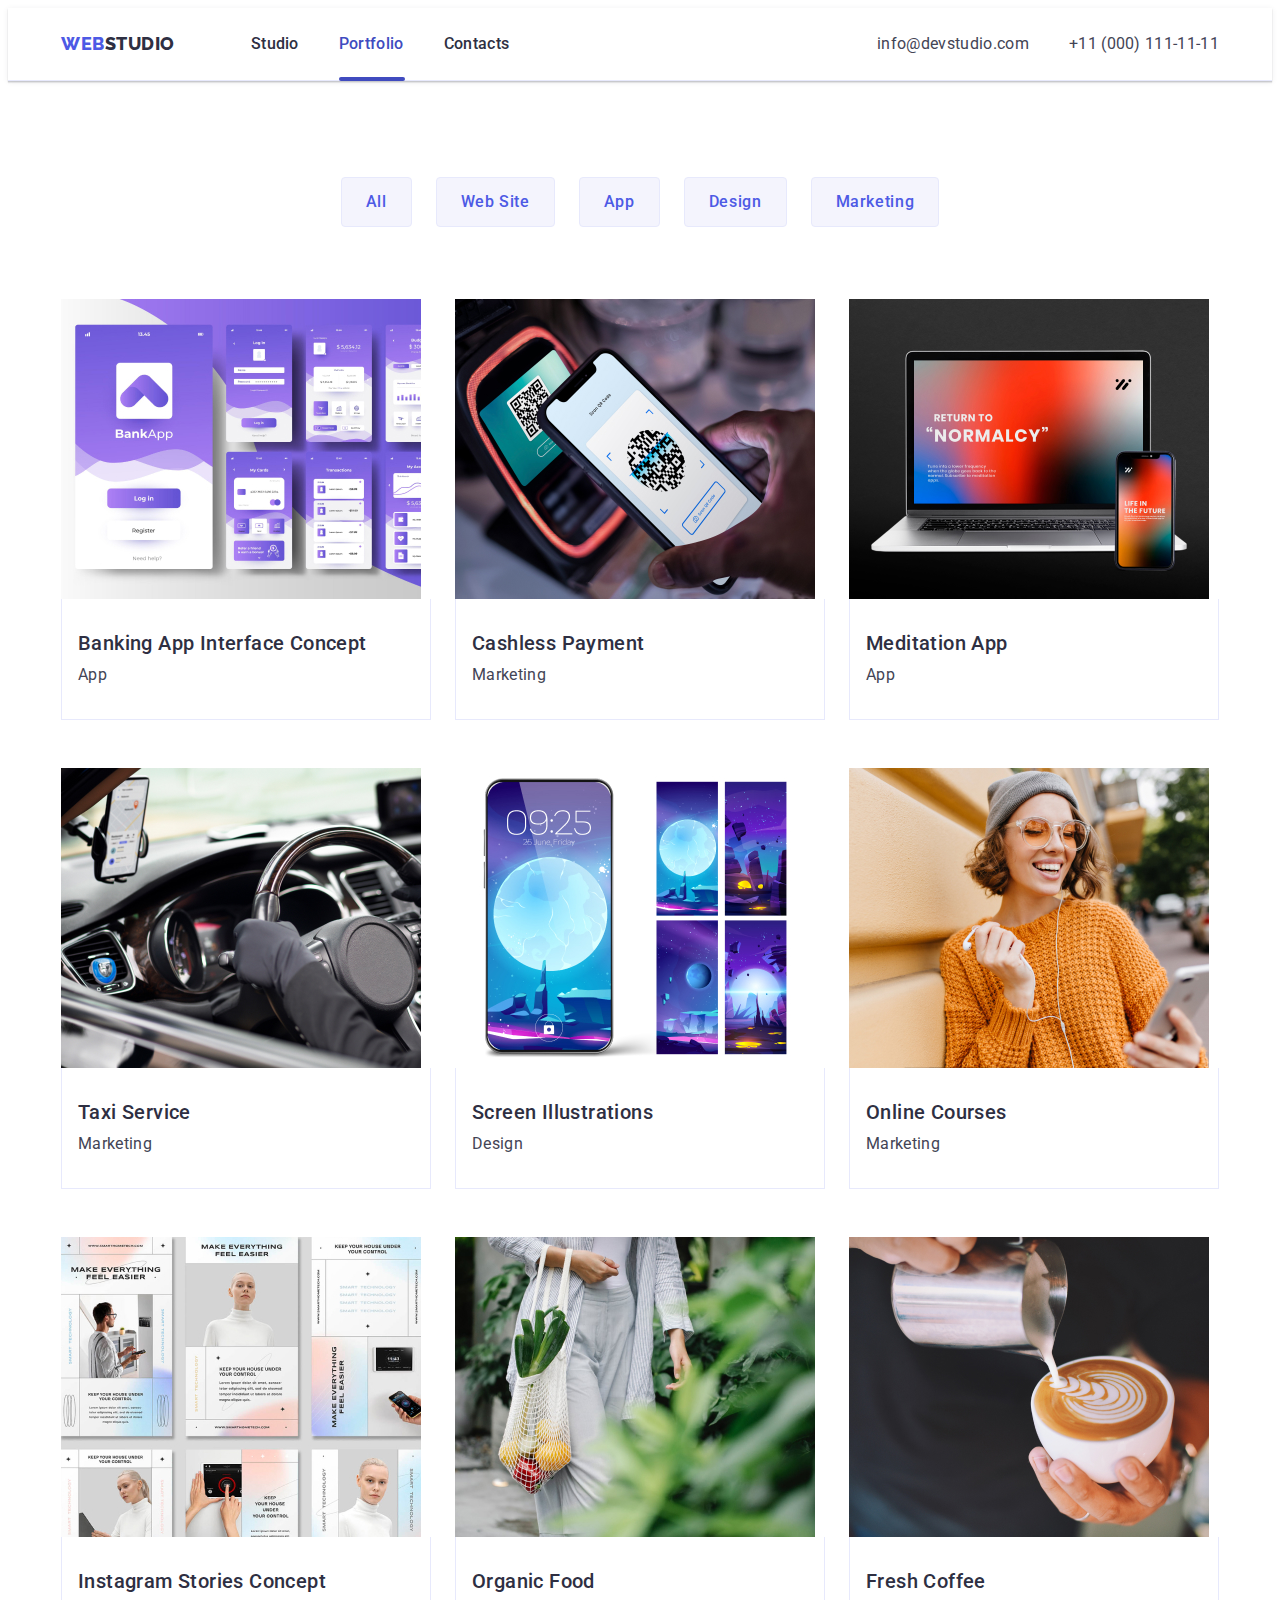
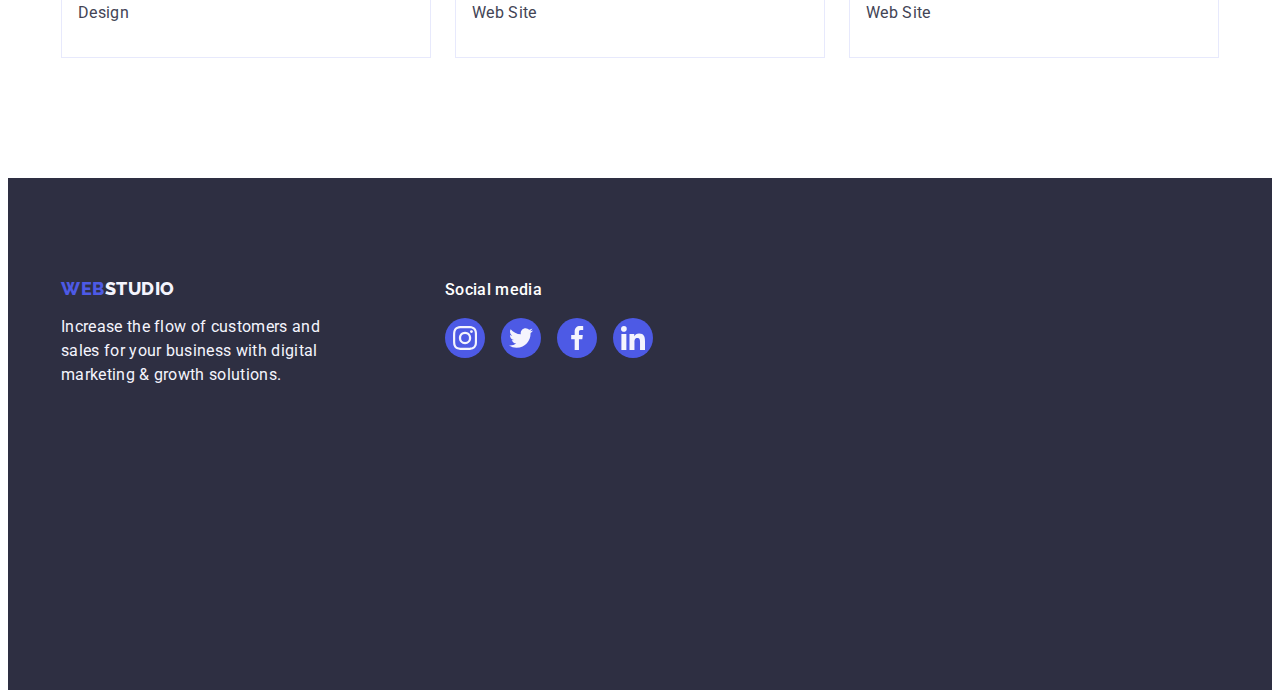
==== portfolio.html @ eb1c3071 "update" ====
<!DOCTYPE html>
<html lang="en">
  <head>
    <meta charset="UTF-8" />
    <meta http-equiv="X-UA-Compatible" content="IE=edge" />
    <meta name="viewport" content="width=device-width, initial-scale=1.0" />
    <title>Portfolio</title>
    <link rel="preconnect" href="https://fonts.googleapis.com" />
    <link rel="preconnect" href="https://fonts.gstatic.com" crossorigin />
    <link
      href="https://fonts.googleapis.com/css2?family=Raleway:wght@800&family=Roboto:wght@400;500;700;900&display=swap"
      rel="stylesheet"
    />
    <link
      rel="stylesheet"
      href="https://cdnjs.cloudflare.com/ajax/libs/modern-normalize/1.1.0/modern-normalize.min.css"
      integrity="sha512-wpPYUAdjBVSE4KJnH1VR1HeZfpl1ub8YT/NKx4PuQ5NmX2tKuGu6U/JRp5y+Y8XG2tV+wKQpNHVUX03MfMFn9Q=="
      crossorigin="anonymous"
      referrerpolicy="no-referrer"
    />
    <link rel="stylesheet" href="./css/styles.css" />
  </head>
  <body class="body-style">
    <header class="main-header link">
      <div class="container page-header-container">
        <nav class="top-nav">
          <a class="logo link" href="./index.html">Web<span class="logo-one">Studio</span> </a>
          <ul class="menu list">
            <li class="menu-item"><a class="menu-link link" href="./index.html">Studio</a></li>
            <li class="menu-item">
              <a class="link menu-link active" href="./portfolio.html">Portfolio</a>
            </li>
            <li class="menu-item"><a class="menu-link link" href="">Contacts</a></li>
          </ul>
        </nav>
        <address class="cnt-inf">
          <ul class="inf-list list">
            <li>
              <a class="header-contact link" href="mailto:info@devstudio.com">info@devstudio.com</a>
            </li>
            <li>
              <a class="header-contact link" href="tel:+110001111111">+11 (000) 111-11-11</a>
            </li>
          </ul>
        </address>
      </div>
    </header>
    <!-- Sction1 -->
    <main>
      <section class="portfolio-navigation">
        <div class="portfolio-first-section container">
          <h1 class="visually-hidden">Portfolio</h1>

          <ul class="list link portfolio-nav">
            <li>
              <button class="portfolio-nav-btn" type="button">All</button>
            </li>
            <li>
              <button class="portfolio-nav-btn" type="button">Web Site</button>
            </li>
            <li>
              <button class="portfolio-nav-btn" type="button">App</button>
            </li>
            <li>
              <button class="portfolio-nav-btn" type="button">Design</button>
            </li>
            <li>
              <button class="portfolio-nav-btn" type="button">Marketing</button>
            </li>
          </ul>

          <!-- Section2 -->
          <ul class="list link portfolio-img-list">
            <li class="portfolio-item">
              <a class="link portfolio-list-link" href="./portfolio.html">
                <div class="portfolio-img-wrapper">
                  <img src="./images/bankingapp.jpg" alt="banking app" />
                  <p class="overlay">
                    14 Stylish and User-Friendly App Design Concepts · Task Manager App · Calorie
                    Tracker App · Exotic Fruit Ecommerce App · Cloud Storage App
                  </p>
                </div>

                <div class="container-name">
                  <h2 class="portfolio-img-name">Banking App Interface Concept</h2>
                  <p class="portfolio-img-type">App</p>
                </div>
              </a>
            </li>
            <li class="portfolio-item">
              <a class="link portfolio-list-link" href="./portfolio.html">
                <div class="portfolio-img-wrapper">
                  <img src="./images/CashlessPayment.jpg" alt="Cashless Payment" />
                  <p class="overlay">
                    14 Stylish and User-Friendly App Design Concepts · Task Manager App · Calorie
                    Tracker App · Exotic Fruit Ecommerce App · Cloud Storage App
                  </p>
                </div>

                <div class="container-name">
                  <h2 class="portfolio-img-name">Cashless Payment</h2>
                  <p class="portfolio-img-type">Marketing</p>
                </div>
              </a>
            </li>
            <li class="portfolio-item">
              <a class="link portfolio-list-link" href="./portfolio.html">
                <div class="portfolio-img-wrapper">
                  <img src="./images/MeditationApp.jpg" alt="Meditation App" />
                  <p class="overlay">
                    14 Stylish and User-Friendly App Design Concepts · Task Manager App · Calorie
                    Tracker App · Exotic Fruit Ecommerce App · Cloud Storage App
                  </p>
                </div>

                <div class="container-name">
                  <h2 class="portfolio-img-name">Meditation App</h2>
                  <p class="portfolio-img-type">App</p>
                </div>
              </a>
            </li>
            <li class="portfolio-item">
              <a class="link portfolio-list-link" href="./portfolio.html">
                <div class="portfolio-img-wrapper">
                  <img src="./images/TaxiService.jpg" alt="Taxi Service" />
                  <p class="overlay">
                    14 Stylish and User-Friendly App Design Concepts · Task Manager App · Calorie
                    Tracker App · Exotic Fruit Ecommerce App · Cloud Storage App
                  </p>
                </div>

                <div class="container-name">
                  <h2 class="portfolio-img-name">Taxi Service</h2>
                  <p class="portfolio-img-type">Marketing</p>
                </div>
              </a>
            </li>
            <li class="portfolio-item">
              <a class="link portfolio-list-link" href="./portfolio.html">
                <div class="portfolio-img-wrapper">
                  <img src="./images/ScreenIllustrations.jpg" alt="Screen Illustrations" />
                  <p class="overlay">
                    14 Stylish and User-Friendly App Design Concepts · Task Manager App · Calorie
                    Tracker App · Exotic Fruit Ecommerce App · Cloud Storage App
                  </p>
                </div>

                <div class="container-name">
                  <h2 class="portfolio-img-name">Screen Illustrations</h2>
                  <p class="portfolio-img-type">Design</p>
                </div>
              </a>
            </li>
            <li class="portfolio-item">
              <a class="link portfolio-list-link" href="./portfolio.html">
                <div class="portfolio-img-wrapper">
                  <img src="./images/OnlineCourses.jpg" alt="Online Courses" />
                  <p class="overlay">
                    14 Stylish and User-Friendly App Design Concepts · Task Manager App · Calorie
                    Tracker App · Exotic Fruit Ecommerce App · Cloud Storage App
                  </p>
                </div>

                <div class="container-name">
                  <h2 class="portfolio-img-name">Online Courses</h2>
                  <p class="portfolio-img-type">Marketing</p>
                </div>
              </a>
            </li>
            <li class="portfolio-item">
              <a class="link portfolio-list-link" href="./portfolio.html">
                <div class="portfolio-img-wrapper">
                  <img src="./images/InstagramStoriesConcept.jpg" alt="Instagram Stories Concept" />
                  <p class="overlay">
                    14 Stylish and User-Friendly App Design Concepts · Task Manager App · Calorie
                    Tracker App · Exotic Fruit Ecommerce App · Cloud Storage App
                  </p>
                </div>

                <div class="container-name">
                  <h2 class="portfolio-img-name">Instagram Stories Concept</h2>
                  <p class="portfolio-img-type">Design</p>
                </div>
              </a>
            </li>
            <li class="portfolio-item">
              <a class="link portfolio-list-link" href="./portfolio.html">
                <div class="portfolio-img-wrapper">
                  <img src="./images/OrganicFood.jpg" alt="Organic Food" />
                  <p class="overlay">
                    14 Stylish and User-Friendly App Design Concepts · Task Manager App · Calorie
                    Tracker App · Exotic Fruit Ecommerce App · Cloud Storage App
                  </p>
                </div>

                <div class="container-name">
                  <h2 class="portfolio-img-name">Organic Food</h2>
                  <p class="portfolio-img-type">Web Site</p>
                </div>
              </a>
            </li>
            <li class="portfolio-item">
              <a class="link portfolio-list-link" href="./portfolio.html">
                <div class="portfolio-img-wrapper">
                  <img src="./images/FreshCoffee.jpg" alt="Fresh Coffee" />
                  <p class="overlay">
                    14 Stylish and User-Friendly App Design Concepts · Task Manager App · Calorie
                    Tracker App · Exotic Fruit Ecommerce App · Cloud Storage App
                  </p>
                </div>

                <div class="container-name">
                  <h2 class="portfolio-img-name">Fresh Coffee</h2>
                  <p class="portfolio-img-type">Web Site</p>
                </div>
              </a>
            </li>
          </ul>
        </div>
      </section>
    </main>

    <!-- Footer -->
    <footer class="main-footer">
      <div class="container general-main-footer">
        <div class="footer-list">
          <a class="link footer-logo" href="./index.html"
            >Web<span class="footer-logo-two">Studio</span></a
          >
          <p class="footer-text">
            Increase the flow of customers and sales for your business with digital marketing &
            growth solutions.
          </p>
        </div>
        <div class="footer-social-media">
          <p class="footer-social-title">Social media</p>
          <ul class="footer-social-list list">
            <li class="social-list-item">
              <a href="" class="footer-social-list-link">
                <svg class="social-list-icon" aria-label="instagram-icon" width="24" height="24">
                  <use href="./images/icons.svg#icon-instagram"></use>
                </svg>
              </a>
            </li>
            <li class="social-list-item">
              <a href="" class="footer-social-list-link">
                <svg class="social-list-icon" aria-label="twitter-icon" width="24" height="24">
                  <use href="./images/icons.svg#icon-twitter"></use>
                </svg>
              </a>
            </li>
            <li class="social-list-item">
              <a href="" class="footer-social-list-link">
                <svg class="social-list-icon" aria-label="facebook-icon" width="24" height="24">
                  <use href="./images/icons.svg#icon-facebook-1"></use>
                </svg>
              </a>
            </li>
            <li class="social-list-item">
              <a href="" class="footer-social-list-link">
                <svg class="social-list-icon" aria-label="linkedin-icon" width="24" height="24">
                  <use href="./images/icons.svg#icon-linkedin"></use>
                </svg>
              </a>
            </li>
          </ul>
        </div>
      </div>
    </footer>
  </body>
</html>
---- css/styles.css ----
.list {
  list-style: none;
}
.link {
  text-decoration: none;
}
button {
  cursor: pointer;
}
h1,
h2,
h3,
p {
  margin-top: 0;
  margin-bottom: 0;
}
ul,
ol {
  margin-top: 0;
  margin-bottom: 0;
  padding-left: 0;
}
img {
  display: block;
}
:root {
  --first-color: #ffffff;
  --second-color: #434455;
}
.container {
  width: 1158px;
  margin-left: auto;
  margin-right: auto;
  padding: 0 15px 0 15px;
}
/* =========HEADER========== */
.page-header-container {
  display: flex;
  align-items: center;
  justify-content: space-between;
}
.main-header {
  border-bottom: 1px solid #e7e9fc;
  box-shadow: 0px 2px 1px rgba(46, 47, 66, 0.08), 0px 1px 1px rgba(46, 47, 66, 0.16),
    0px 1px 6px rgba(46, 47, 66, 0.08);
}
.top-nav {
  display: flex;
  align-items: center;
}
.menu {
  display: flex;
  align-items: center;
  gap: 40px;
}
.menu-link {
  position: relative;
  font-weight: 500;
  font-size: 16px;
  line-height: 1.5;
  letter-spacing: 0.02em;
  display: block;
  padding: 24px 0 24px;
  color: #2e2f42;
  transition: color 250ms cubic-bezier(0.4, 0, 0.2, 1);
}
.menu-link:hover,
.menu-link:focus {
  color: #404bbf;
}
.menu-link.current {
  color: #404bbf;
}
.menu-link.current::after {
  content: '';
  position: absolute;
  bottom: -1px;
  width: 48px;
  height: 4px;
  left: 0px;
  background: #404bbf;
  border-radius: 2px;
}
.menu-link.active {
  color: #404bbf;
}
.menu-link.active::after {
  content: '';
  position: absolute;
  width: 66px;
  height: 4px;
  left: 0px;
  bottom: -1px;
  background: #404bbf;
  border-radius: 2px;
}
.inf-list {
  display: flex;
  gap: 40px;
}
.body-style {
  font-family: 'Roboto', sans-serif;
  color: var(--second-color);
  background-color: var(--first-color);
}
.logo {
  text-decoration: none;
  font-family: 'Raleway', sans-serif;
  font-weight: 800;
  font-size: 18px;
  line-height: 1.17;
  letter-spacing: 0.03em;
  text-transform: uppercase;
  color: #4d5ae5;
}
.logo-one {
  color: #2e2f42;
}
.logo {
  margin-right: 76px;
}

.cnt-inf {
  font-style: normal;
  display: flex;
}
.inf-list {
  column-gap: 40px;
}
.header-contact {
  font-family: 'Roboto', sans-serif;
  font-size: 16px;
  line-height: 1.5;
  letter-spacing: 0.02em;
  color: #434455;
  transition: color 250ms cubic-bezier(0.4, 0, 0.2, 1);
}
.header-contact:hover,
.header-contact:focus {
  color: #404bbf;
}
/* =========HEADER========== */
/* =========SECTION 1======= */
.main-title {
  font-family: 'Roboto', sans-serif;
  font-weight: 700;
  font-size: 56px;
  line-height: 1.07;
  text-align: center;
  letter-spacing: 0.02em;
  color: #ffffff;
  max-width: 496px;
  margin: auto;
  margin-bottom: 48px;
}
.main-btn {
  font-family: 'Roboto', sans-serif;
  font-weight: 500;
  font-size: 16px;
  line-height: 1.5;
  color: #ffffff;
  background: #4d5ae5;
  letter-spacing: 0.04em;
  margin: auto;
  box-shadow: rgba(46, 47, 66, 0.7);
  display: block;
  min-width: 169px;
  height: 56px;
  border: none;
  border-radius: 4px;
  transition: background-color 250ms cubic-bezier(0.4, 0, 0.2, 1);
}

.main-btn:hover,
.main-btn:focus {
  background-color: #404bbf;
}

.section-one {
  max-width: 1440px;
  background: #2e2f42;
  background-image: linear-gradient(rgba(46, 47, 66, 0.7), rgba(46, 47, 66, 0.7)),
    url(../images/people-office-1.jpg);
  background-size: cover;
  background-repeat: no-repeat;
  background-position: center;
  padding: 188px 0 188px;
  margin: 0 auto;
}

/* =========SECTION 1======= */
/* =========SECTION 2======= */

.section-two {
  padding: 120px 0 120px;
}
.section-two-title {
  margin-bottom: 8px;
}
.visually-hidden {
  position: absolute;
  width: 1px;
  height: 1px;
  margin: -1px;
  border: 0;
  padding: 0;

  white-space: nowrap;
  clip-path: inset(100%);
  clip: rect(0 0 0 0);
  overflow: hidden;
}
.section-two-list {
  display: flex;
  align-items: center;
  gap: 24px;
}

.section-two-title-list {
  font-family: 'Roboto', sans-serif;
  font-weight: 500;
  font-size: 20px;
  line-height: 1.2;
  letter-spacing: 0.02em;
  color: #2e2f42;
  margin-bottom: 8px;
}
.section-two-item {
  width: calc((100% - 72px) / 4);
}
.sections-title {
  font-family: 'Roboto', sans-serif;
  font-weight: 700;
  font-size: 36px;
  line-height: 1.07;
  text-align: center;
  letter-spacing: 0.02em;
  text-transform: capitalize;
  color: #2e2f42;
  line-height: 1.11;
}
.section-two-text {
  font-family: 'Roboto', sans-serif;
  font-weight: 400;
  font-size: 16px;
  line-height: 1.5;
  letter-spacing: 0.02em;
  color: #434455;
}
.our-advantage-list {
  display: flex;
  width: 264px;
  height: 112px;
  justify-content: center;
  align-items: center;
  background: #f4f4fd;
  margin-bottom: 8px;
  border-radius: 4px;
}
/* =========SECTION 2======= */
/* ========SECTION3======= */
.section-three {
  padding-bottom: 120px;
}
.section-three-list {
  display: flex;
  align-items: center;
  gap: 24px;
}
.section-three-item {
  width: calc((100% - 48px) / 3);
}
.section-three-title {
  margin-bottom: 72px;
}
.social-list {
  display: flex;
  justify-content: center;
  gap: 24px;
}
.social-list-link {
  display: flex;
  justify-content: center;
  align-items: center;
  width: 40px;
  height: 40px;
  border-radius: 50%;
  background: #4d5ae5;
  transition: background-color 250ms cubic-bezier(0.4, 0, 0.2, 1);
}
.social-list-link:hover,
.social-list-link:focus {
  background-color: #404bbf;
}
.social-list-icon {
  fill: #f4f4fd;
}
/* ========SECTION3======= */
/* ========SECTION4======= */
.section-four {
  background: #f4f4fd;
  padding: 120px 0 120px;
}
.section-four-title {
  margin-bottom: 72px;
}
.section-four-list {
  display: flex;
  align-items: center;
  gap: 24px;
}
.team-list {
  background-color: #ffffff;
  border-radius: 0px 0px 4px 4px;
  box-shadow: 0px 1px 6px rgba(46, 47, 66, 0.08), 0px 1px 1px rgba(46, 47, 66, 0.16),
    0px 2px 1px rgba(46, 47, 66, 0.08);
}
.team-name {
  font-family: 'Roboto', sans-serif;
  font-weight: 500;
  font-size: 20px;
  line-height: 1.2;
  letter-spacing: 0.02em;
  color: #2e2f42;
  text-align: center;
  margin-bottom: 8px;
}
.team-position {
  font-family: 'Roboto', sans-serif;
  font-weight: 400;
  font-size: 16px;
  line-height: 1.5;
  letter-spacing: 0.02em;
  color: #434455;
  text-align: center;
  margin-bottom: 8px;
}
.team-name-position {
  padding: 32px 0;
}
/* .section-four-social-list {
  padding: 32px 0;
} */
/* ========SECTION4======= */
/* ========SECTION5======= */
.section-five {
  max-width: 1440px;
  padding: 120px 0 120px;
  margin: 0 auto;
}
.custom-title {
  font-family: 'Roboto', sans-serif;
  font-weight: 700;
  font-size: 36px;
  line-height: 1.1;
  text-align: center;
  letter-spacing: 0.02em;
  color: #2e2f42;
  margin-bottom: 72px;
}
.customer-list {
  display: flex;
  justify-content: center;
  gap: 24px;
}
.customer-list-link {
  border: 1px solid #8e8f99;
  border-radius: 4px;
  color: #8e8f99;
  display: flex;
  align-items: center;
  justify-content: center;
  width: 168px;
  height: 88px;
  transition: border-color 250ms cubic-bezier(0.4, 0, 0.2, 1),
    color 250ms cubic-bezier(0.4, 0, 0.2, 1);
}
.customer-list-link:hover,
.customer-list-link:focus {
  color: #404bbf;
  border: 1px solid #404bbf;
  border-radius: 4px;
}
.customer-list-icon {
  fill: currentColor;
}
.customer-list-item {
  width: calc((100% - 120px) / 6);
}
/* ========SECTION5======= */
/* ==========FOOTER========= */
.main-footer {
  background: #2e2f42;
  height: 312px;
  padding: 100px 0 100px;
}
.general-main-footer {
  display: flex;
  align-items: baseline;
}
.footer-list {
  display: block;
  margin-right: 120px;
}
.footer-text {
  font-family: 'Roboto', sans-serif;
  font-weight: 400;
  font-size: 16px;
  line-height: 1.5;
  letter-spacing: 0.02em;
  color: #f4f4fd;
  width: 264px;
  height: 72px;
}
.footer-logo {
  font-family: 'Raleway', sans-serif;
  font-weight: 800;
  font-size: 18px;
  line-height: 1.17;
  letter-spacing: 0.03em;
  text-transform: uppercase;
  color: #4d5ae5;
}
.footer-logo-two {
  color: #f4f4fd;
}
.footer-logo {
  display: inline-block;
  margin-bottom: 16px;
}
.footer-social-title {
  font-family: 'Roboto', sans-serif;
  font-weight: 500;
  font-size: 16px;
  line-height: 24px;
  letter-spacing: 0.02em;
  color: #ffffff;
  margin-bottom: 16px;
}
.footer-social-media {
  display: block;
}
.footer-social-list-link {
  display: flex;
  justify-content: center;
  align-items: center;
  width: 40px;
  height: 40px;
  border-radius: 50%;
  background: #4d5ae5;
  transition: background-color 250ms cubic-bezier(0.4, 0, 0.2, 1);
}
.footer-social-list {
  display: flex;
  justify-content: center;
  gap: 16px;
}
.footer-social-list-link:hover,
.footer-social-list-link:focus {
  background-color: #31d0aa;
}
/* ==========FOOTER========= */
/* =========PORTFOLIO======== */
.portfolio-first-sectio {
  padding: 156 0 156 0px;
}
.portfolio-img-name {
  font-family: 'Roboto', sans-serif;
  font-weight: 500;
  font-size: 20px;
  line-height: 1.2;
  letter-spacing: 0.02em;
  color: #2e2f42;
  margin-bottom: 8px;
}
.portfolio-img-type {
  font-family: 'Roboto', sans-serif;
  font-weight: 400;
  font-size: 16px;
  line-height: 1.5;
  letter-spacing: 0.02em;
  color: #434455;
}
.portfolio-nav-btn {
  font-family: 'Roboto', sans-serif;
  font-weight: 500;
  font-size: 16px;
  line-height: 1.5;
  text-align: center;
  letter-spacing: 0.04em;
  color: #4d5ae5;
  background-color: #f4f4fd;
  padding: 12px 24px;
  border: 1px solid #e7e9fc;
  border-radius: 4px;
  transition: color 250ms cubic-bezier(0.4, 0, 0.2, 1),
    background-color 250ms cubic-bezier(0.4, 0, 0.2, 1),
    border-color 250ms cubic-bezier(0.4, 0, 0.2, 1), box-shadow 250ms cubic-bezier(0.4, 0, 0.2, 1);
}
.portfolio-nav-btn:hover,
.portfolio-nav-btn:focus {
  color: #ffffff;
  background-color: #404bbf;
  border: 1px solid transparent;
}
.portfolio-navigation {
  padding: 96px 0 120px;
}
.portfolio-nav {
  display: flex;
  justify-content: center;
  gap: 24px;
  margin-bottom: 72px;
}
.portfolio-img-list {
  display: flex;
  flex-wrap: wrap;
  column-gap: 24px;
  row-gap: 48px;
}
.portfolio-item {
  width: calc((100% - 48px) / 3);
}

.container-name {
  padding: 32px 16px;
  border: 1px solid #e7e9fc;
  border-top: none;
}
.portfolio-nav-btn:hover,
.portfolio-nav-btn:focus {
  box-shadow: 0px 3px 1px rgba(0, 0, 0, 0.1), 0px 2px 1px rgba(0, 0, 0, 0.08),
    0px 2px 2px rgba(0, 0, 0, 0.12);
}
.portfolio-list-link {
  display: block;
  transition: box-shadow 250ms cubic-bezier(0.4, 0, 0.2, 1);
}
.portfolio-list-link:hover,
.portfolio-list-link:focus {
  box-shadow: 0px 1px 6px rgba(46, 47, 66, 0.08), 0px 1px 1px rgba(46, 47, 66, 0.16),
    0px 2px 1px rgba(46, 47, 66, 0.08);
}
.overlay {
  position: absolute;
  top: 0;
  left: 0;
  color: #f4f4fd;
  background: #4d5ae5;
  padding: 40px 32px;
  height: 100%;
  overflow: auto;
  line-height: 1.5;
  letter-spacing: 0.02em;
  transform: translate(0px, 100%);

  transition: transform 250ms cubic-bezier(0.4, 0, 0.2, 1);
}
.portfolio-img-wrapper {
  position: relative;
  overflow: hidden;
}
.portfolio-list-link:hover .overlay,
.portfolio-list-link:focus .overlay {
  transform: translateY(0%);
}
/* =========PORTFOLIO======== */
.backdrop {
  position: fixed;
  top: 0;
  left: 0;
  width: 100%;
  height: 100%;
  background: rgba(46, 47, 66, 0.4);
  transition: opacity 250ms cubic-bezier(0.4, 0, 0.2, 1),
    visibility 250ms cubic-bezier(0.4, 0, 0.2, 1);
}
.modal {
  position: absolute;
  top: 50%;
  left: 50%;
  transform: translate(-50%, -50%);
  width: 408px;
  min-height: 584px;
  padding-left: 24px;
  padding-right: 24px;
  padding-bottom: 24px;
  background: #fcfcfc;
  box-shadow: 0px 1px 1px rgba(0, 0, 0, 0.14), 0px 1px 3px rgba(0, 0, 0, 0.12),
    0px 2px 1px rgba(0, 0, 0, 0.2);
  border-radius: 4px;
  transition: transform 250ms cubic-bezier(0.4, 0, 0.2, 1);
}
.modal-cls-btn {
  position: absolute;
  top: 24px;
  right: 24px;
  display: flex;
  align-items: center;
  justify-content: center;
  padding: 0px;
  width: 24px;
  height: 24px;
  background: #e7e9fc;
  border: 1px solid rgba(0, 0, 0, 0.1);
  border-radius: 50%;
  cursor: pointer;
  transition: background-color 250ms cubic-bezier(0.4, 0, 0.2, 1),
    border 250ms cubic-bezier(0.4, 0, 0.2, 1);
}
.modal-cls-btn:hover,
.modal-cls-btn:focus {
  background-color: #404bbf;
  border: none;
}
.modal-close-icon {
  transition: fill 250ms cubic-bezier(0.4, 0, 0.2, 1);
}
.modal-cls-btn:hover .modal-close-icon,
.modal-cls-btn:focus .modal-close-icon {
  fill: #ffffff;
}
.form-title {
  font-family: 'Roboto', sans-serif;
  font-weight: 500;
  font-size: 16px;
  line-height: 24px;
  text-align: center;
  letter-spacing: 0.02em;
  color: #2e2f42;
  margin-top: 72px;
  margin-bottom: 16px;
}
.contact-form-field-wrapper,
.contact-form-checkbox-wrapper {
  display: block;
}
.contact-form-field-wrapper {
  margin-bottom: 8px;
}
.contact-form-checkbox-wrapper {
  margin-bottom: 24px;
  margin-top: 16px;
}
.form-contact-input {
  width: 100%;
  height: 40px;
  border: 1px solid rgba(46, 47, 66, 0.4);
  border-radius: 4px;
  padding-left: 38px;
}
.form-contact-input:focus {
  outline: none;
  border-color: #4d5ae5;
}
.form-contact-input:focus + .contact-form-input-icon {
  fill: #4d5ae5;
}
.contact-form-field-descr {
  font-family: 'Roboto', sans-serif;
  font-weight: 400;
  font-size: 12px;
  line-height: 14px;
  letter-spacing: 0.01em;
  color: #8e8f99;
  margin-bottom: 4px;
  display: block;
}
.contact-form-input-wrapper {
  position: relative;
  display: block;
}
.contact-form-input-icon {
  position: absolute;
  top: 65%;
  left: 19px;
  display: block;
  transform: translateY(-50%);
}
.contact-form-massege {
  width: 100%;
  height: 120px;
  resize: none;
  padding-left: 16px;
  padding-top: 8px;
  padding-right: 16px;
  line-height: 1.4;
  border: 1px solid rgba(46, 47, 66, 0.4);
  border-radius: 4px;
}
.contact-form-massege:focus {
  outline: none;
  border-color: #4d5ae5;
}
.contact-form-massege::placeholder {
  font-family: 'Roboto', sans-serif;
  font-weight: 400;
  font-size: 12px;
  line-height: 14px;
  letter-spacing: 0.04em;
  color: rgba(46, 47, 66, 0.4);
}
.is-hidden {
  opacity: 0;
  visibility: hidden;
  pointer-events: none;
}
pattern {
  display: none;
}
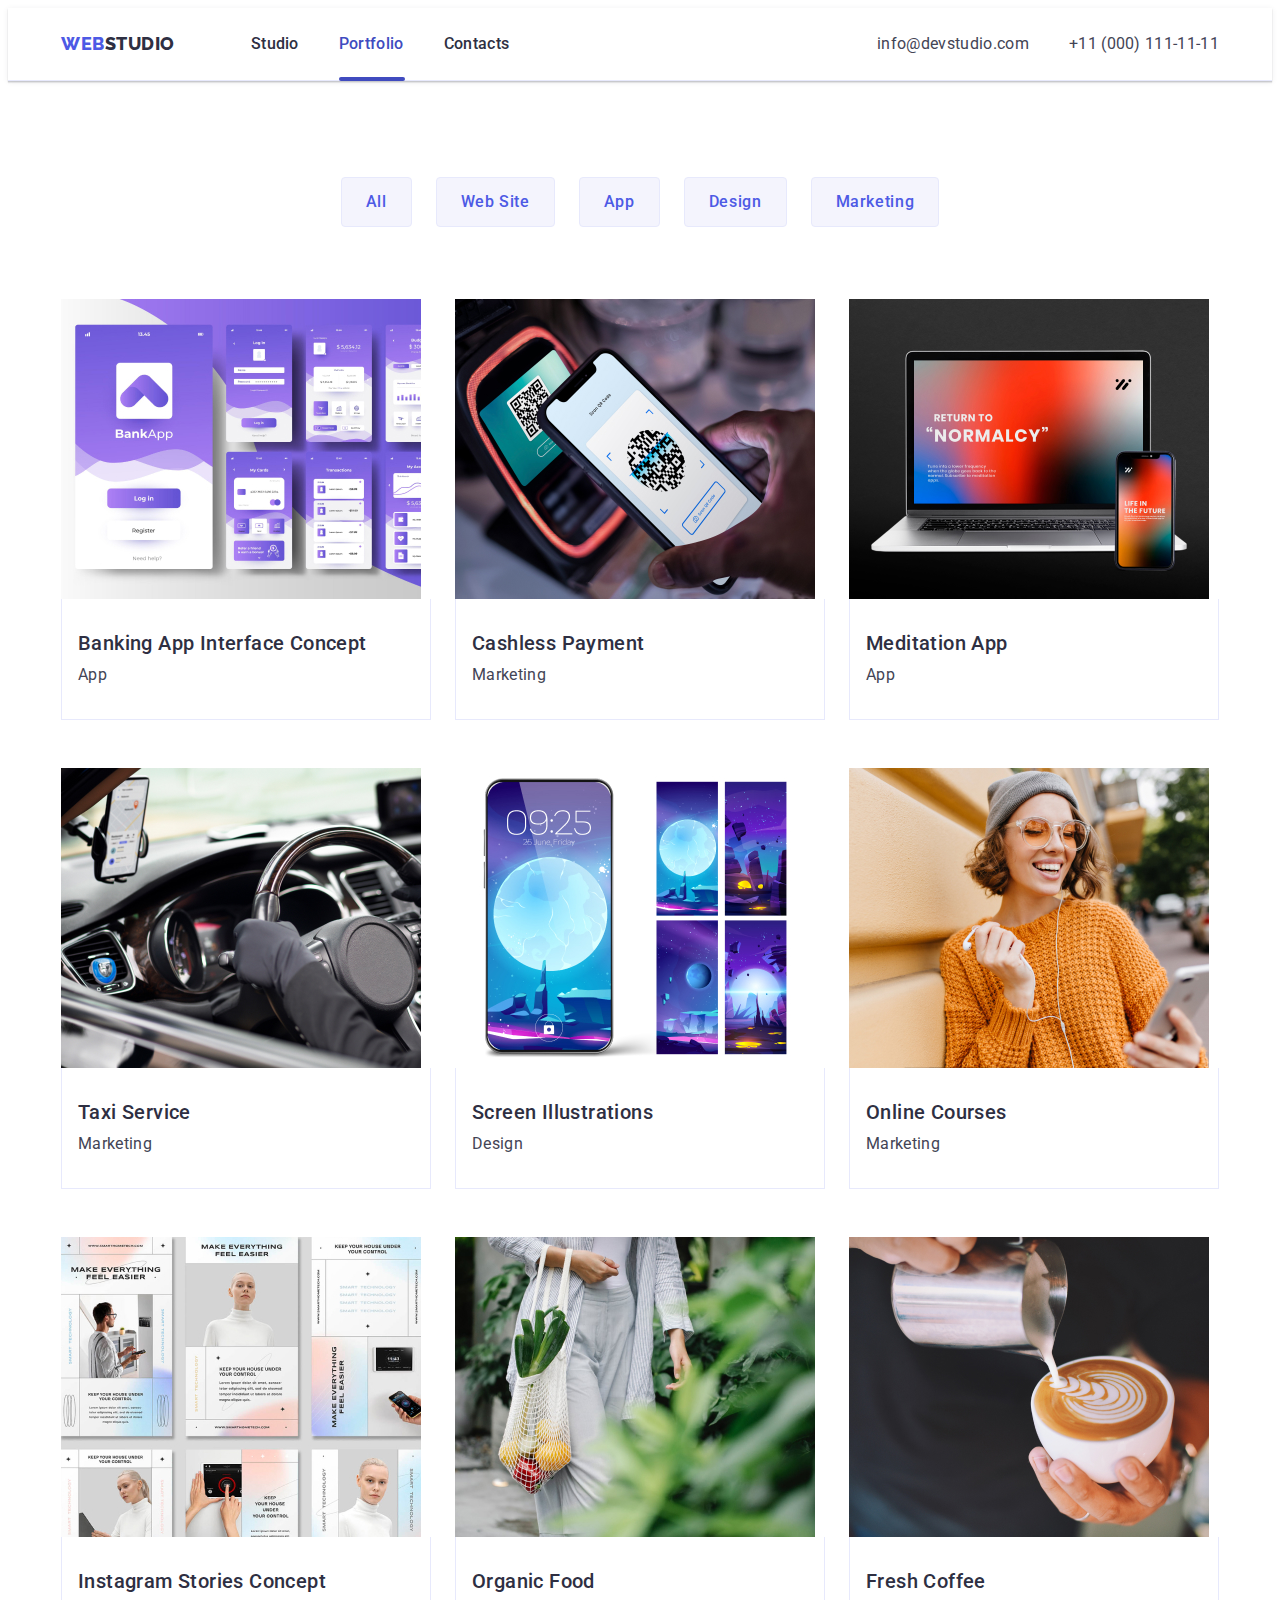
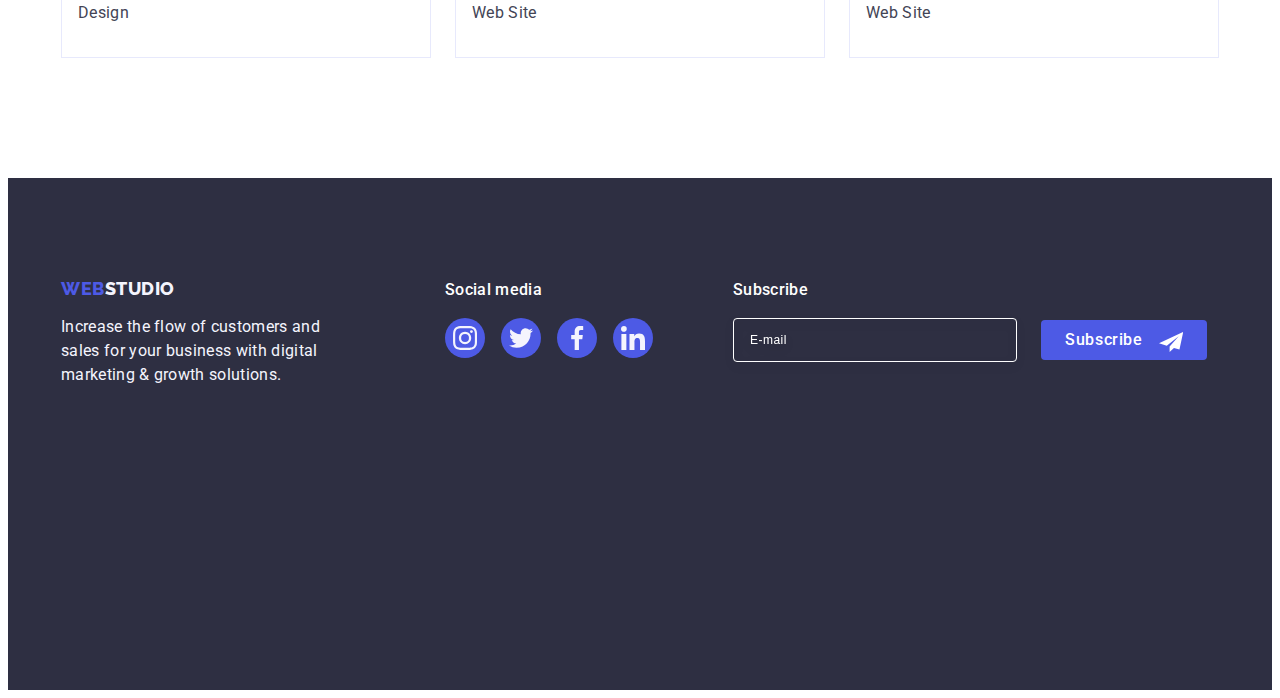
==== commit 22574550: "update" ====
--- a/portfolio.html
+++ b/portfolio.html
@@ -265,6 +265,27 @@
             </li>
           </ul>
         </div>
+        <div class="subscribe-main">
+          <p class="footer-subscribe-title">Subscribe</p>
+          <form class="footer-subscribe-list">
+            <label class="footer-mail">
+              <input
+                placeholder="E-mail"
+                type="email"
+                class="footer-subscribe-mail"
+                name="user_mail"
+                required
+                pattern="[A-Z,a-z][@][.com]"
+              />
+            </label>
+            <button type="submit" class="footer-subscribe-btn">
+              Subscribe
+              <svg class="footer-subscribe-send" width="24" height="24">
+                <use class="footer-subscribe-icon" href="./images/icons.svg#icon-icon-send"></use>
+              </svg>
+            </button>
+          </form>
+        </div>
       </div>
     </footer>
   </body>
--- a/css/styles.css
+++ b/css/styles.css
@@ -459,6 +459,75 @@
 .footer-social-list-link:focus {
   background-color: #31d0aa;
 }
+.subscribe-main {
+  margin-left: 80px;
+}
+.footer-subscribe-list {
+  display: flex;
+}
+.footer-mail {
+  margin-right: 24px;
+}
+.footer-subscribe-title {
+  font-family: 'Roboto', sans-serif;
+  font-weight: 500;
+  font-size: 16px;
+  line-height: 24px;
+  letter-spacing: 0.02em;
+  color: #ffffff;
+  margin-bottom: 16px;
+}
+.footer-subscribe-mail {
+  width: 264px;
+  height: 40px;
+  font-size: 12px;
+  line-height: 1.5;
+  letter-spacing: 0.04em;
+  padding-left: 16px;
+  color: #ffffff;
+  background-color: transparent;
+  border: 1px solid #ffffff;
+  filter: drop-shadow(0px 4px 4px rgba(0, 0, 0, 0.15));
+  border-radius: 4px;
+}
+.footer-subscribe-mail::placeholder {
+  color: #ffffff;
+}
+.footer-subscribe-btn {
+  position: relative;
+  font-family: 'Roboto', sans-serif;
+  font-weight: 500;
+  font-size: 16px;
+  line-height: 1.5;
+  color: #ffffff;
+  background: #4d5ae5;
+  letter-spacing: 0.04em;
+  min-width: 165px;
+  height: 40px;
+  padding-right: 64px;
+  padding-left: 24px;
+  margin: auto;
+  display: flex;
+  justify-content: center;
+  align-items: center;
+  box-shadow: rgba(46, 47, 66, 0.7);
+  border: none;
+  border-radius: 4px;
+  transition: background-color 250ms cubic-bezier(0.4, 0, 0.2, 1);
+}
+.footer-subscribe-btn:hover,
+.footer-subscribe-btn:focus {
+  background-color: #404bbf;
+}
+.footer-subscribe-send {
+  position: absolute;
+  right: 24px;
+  top: 10px;
+  margin-left: 16px;
+}
+.footer-subscribe-icon {
+  fill: #ffffff;
+}
 /* ==========FOOTER========= */
 /* =========PORTFOLIO======== */
 .portfolio-first-sectio {
@@ -582,9 +651,7 @@
   transform: translate(-50%, -50%);
   width: 408px;
   min-height: 584px;
-  padding-left: 24px;
-  padding-right: 24px;
-  padding-bottom: 24px;
+  padding: 72px 24px 24px 24px;
   background: #fcfcfc;
   box-shadow: 0px 1px 1px rgba(0, 0, 0, 0.14), 0px 1px 3px rgba(0, 0, 0, 0.12),
     0px 2px 1px rgba(0, 0, 0, 0.2);
@@ -628,7 +695,6 @@
   text-align: center;
   letter-spacing: 0.02em;
   color: #2e2f42;
-  margin-top: 72px;
   margin-bottom: 16px;
 }
 .contact-form-field-wrapper,
@@ -700,6 +766,60 @@
   letter-spacing: 0.04em;
   color: rgba(46, 47, 66, 0.4);
 }
+.contact-form-checkbox-wrapper {
+  display: flex;
+  align-items: center;
+  font-size: 12px;
+}
+.contact-form-checkbox {
+  appearance: none;
+  position: absolute;
+}
+.contact-form-own-checkbox {
+  border: 1px solid rgba(46, 47, 66, 0.4);
+  border-radius: 2px;
+  padding-top: 4px;
+  padding-bottom: 4px;
+  padding-right: 3px;
+  padding-left: 3px;
+  cursor: pointer;
+  margin-right: 8px;
+}
+.contact-form-checkmark-icon {
+  opacity: 0;
+}
+.contact-form-checkbox:checked + .contact-form-own-checkbox {
+  background-color: #404bbf;
+}
+.contact-form-checkbox:checked + .contact-form-own-checkbox > .contact-form-checkmark-icon {
+  opacity: 1;
+  fill: #f4f4fd;
+}
+.contact-form-submit {
+  font-family: 'Roboto', sans-serif;
+  font-weight: 500;
+  font-size: 16px;
+  line-height: 1.5;
+  color: #ffffff;
+  background: #4d5ae5;
+  letter-spacing: 0.04em;
+  margin: auto;
+  box-shadow: 0px 4px 4px rgba(0, 0, 0, 0.15);
+  display: block;
+  min-width: 169px;
+  height: 56px;
+  border: none;
+  border-radius: 4px;
+  transition: background-color 250ms cubic-bezier(0.4, 0, 0.2, 1);
+}
+.contact-form-submit:hover,
+.contact-form-submit:focus {
+  background-color: #404bbf;
+}
+.form-pivacy {
+  color: #4d5ae5;
+  margin-left: 3px;
+}
 .is-hidden {
   opacity: 0;
   visibility: hidden;
